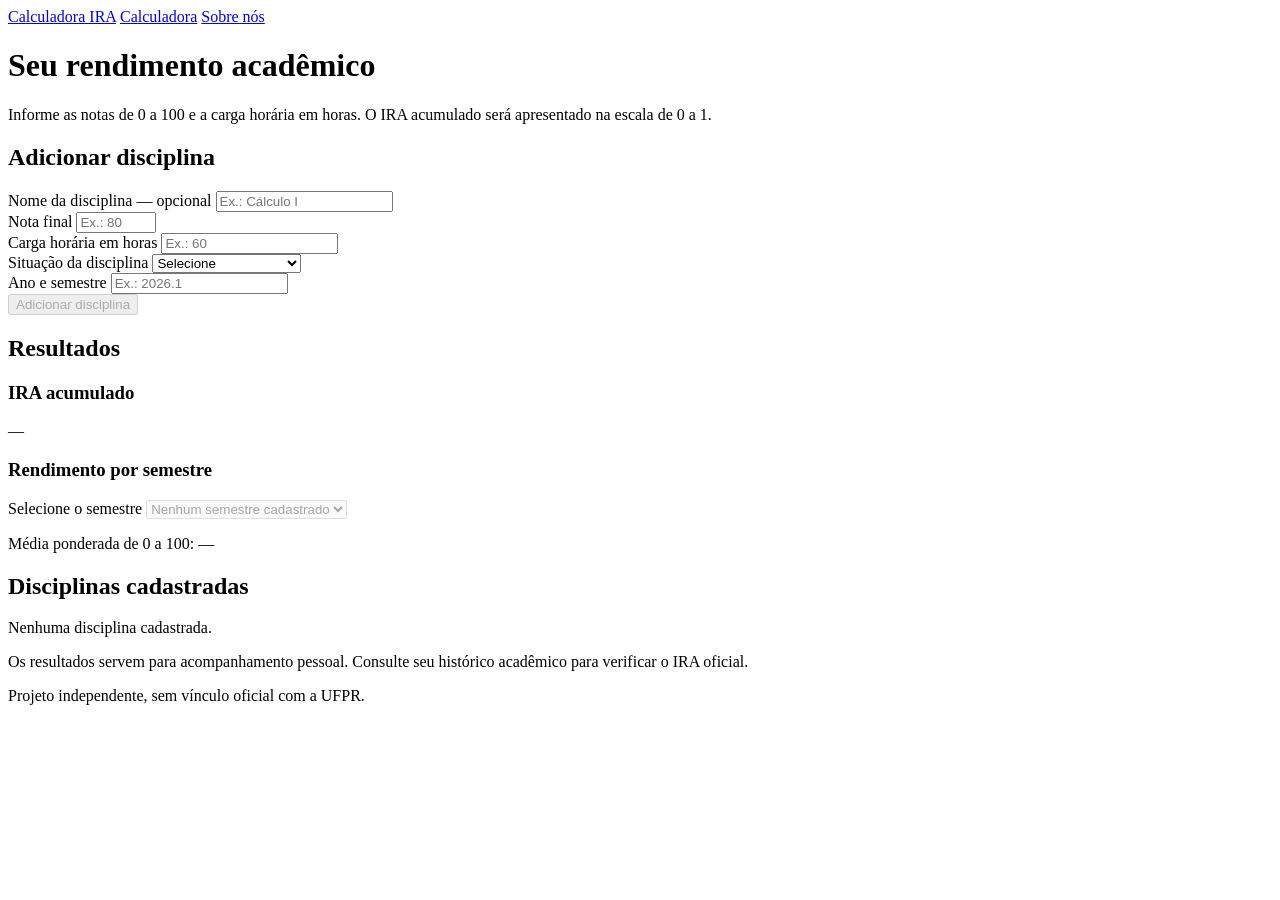
==== pages/calculadora.html @ 801b5e1e "Cria páginas de início, calculadora e sobre nós" ====
<!DOCTYPE html>
<html lang="pt-BR">
<head>
  <meta charset="UTF-8">
  <meta name="viewport" content="width=device-width, initial-scale=1.0">

  <title>Calculadora | Calculadora IRA</title>
  <link rel="stylesheet" href="../css/geral.css">
</head>

<body>
  <header>
    <nav aria-label="Menu principal">
      <a href="index.html">Calculadora IRA</a>
      <a href="calculadora.html" aria-current="page">Calculadora</a>
      <a href="sobre-nos.html">Sobre nós</a>
    </nav>
  </header>

  <main>
    <h1>Seu rendimento acadêmico</h1>

    <p>
      Informe as notas de 0 a 100 e a carga horária em horas.
      O IRA acumulado será apresentado na escala de 0 a 1.
    </p>

    <section class="cartao" aria-labelledby="titulo-cadastro">
      <h2 id="titulo-cadastro">Adicionar disciplina</h2>

      <form id="form-disciplina">
        <div class="campo">
          <label for="nome">Nome da disciplina — opcional</label>
          <input
            type="text"
            id="nome"
            name="nome"
            maxlength="120"
            placeholder="Ex.: Cálculo I">
        </div>

        <div class="campo">
          <label for="nota">Nota final</label>
          <input
            type="number"
            id="nota"
            name="nota"
            min="0"
            max="100"
            step="0.01"
            placeholder="Ex.: 80"
            required>
        </div>

        <div class="campo">
          <label for="carga-horaria">Carga horária em horas</label>
          <input
            type="number"
            id="carga-horaria"
            name="cargaHoraria"
            min="1"
            step="1"
            placeholder="Ex.: 60"
            required>
        </div>

        <div class="campo">
          <label for="status">Situação da disciplina</label>
          <select id="status" name="status" required>
            <option value="">Selecione</option>
            <option value="aprovada">Aprovada</option>
            <option value="reprovada">Reprovada</option>
            <option value="cancelada">Cancelada / trancada</option>
          </select>
        </div>

        <div class="campo">
          <label for="semestre">Ano e semestre</label>
          <input
            type="text"
            id="semestre"
            name="semestre"
            placeholder="Ex.: 2026.1"
            pattern="[0-9]{4}\.[12]"
            title="Use o formato 2026.1 ou 2026.2"
            maxlength="6"
            required>
        </div>

        <button class="botao" type="submit" disabled>
          Adicionar disciplina
        </button>
      </form>

      <p id="mensagem" role="status" aria-live="polite"></p>
    </section>

    <section class="resultados" aria-labelledby="titulo-resultados">
      <h2 id="titulo-resultados">Resultados</h2>

      <div class="cartao">
        <h3>IRA acumulado</h3>
        <output id="ira-acumulado">—</output>
      </div>

      <div class="cartao">
        <h3>Rendimento por semestre</h3>

        <label for="filtro-semestre">Selecione o semestre</label>
        <select id="filtro-semestre" disabled>
          <option value="">Nenhum semestre cadastrado</option>
        </select>

        <p>
          Média ponderada de 0 a 100:
          <output id="media-semestre">—</output>
        </p>
      </div>
    </section>

    <section class="cartao" aria-labelledby="titulo-disciplinas">
      <h2 id="titulo-disciplinas">Disciplinas cadastradas</h2>

      <p id="lista-vazia">Nenhuma disciplina cadastrada.</p>

      <div class="tabela-container">
        <table id="tabela-disciplinas" hidden>
          <caption>Seus registros acadêmicos</caption>

          <thead>
            <tr>
              <th scope="col">Disciplina</th>
              <th scope="col">Nota</th>
              <th scope="col">Carga horária</th>
              <th scope="col">Situação</th>
              <th scope="col">Semestre</th>
              <th scope="col">Ações</th>
            </tr>
          </thead>

          <tbody id="lista-disciplinas"></tbody>
        </table>
      </div>
    </section>

    <p>
      Os resultados servem para acompanhamento pessoal.
      Consulte seu histórico acadêmico para verificar o IRA oficial.
    </p>
  </main>

  <footer>
    <p>Projeto independente, sem vínculo oficial com a UFPR.</p>
  </footer>
</body>
</html>
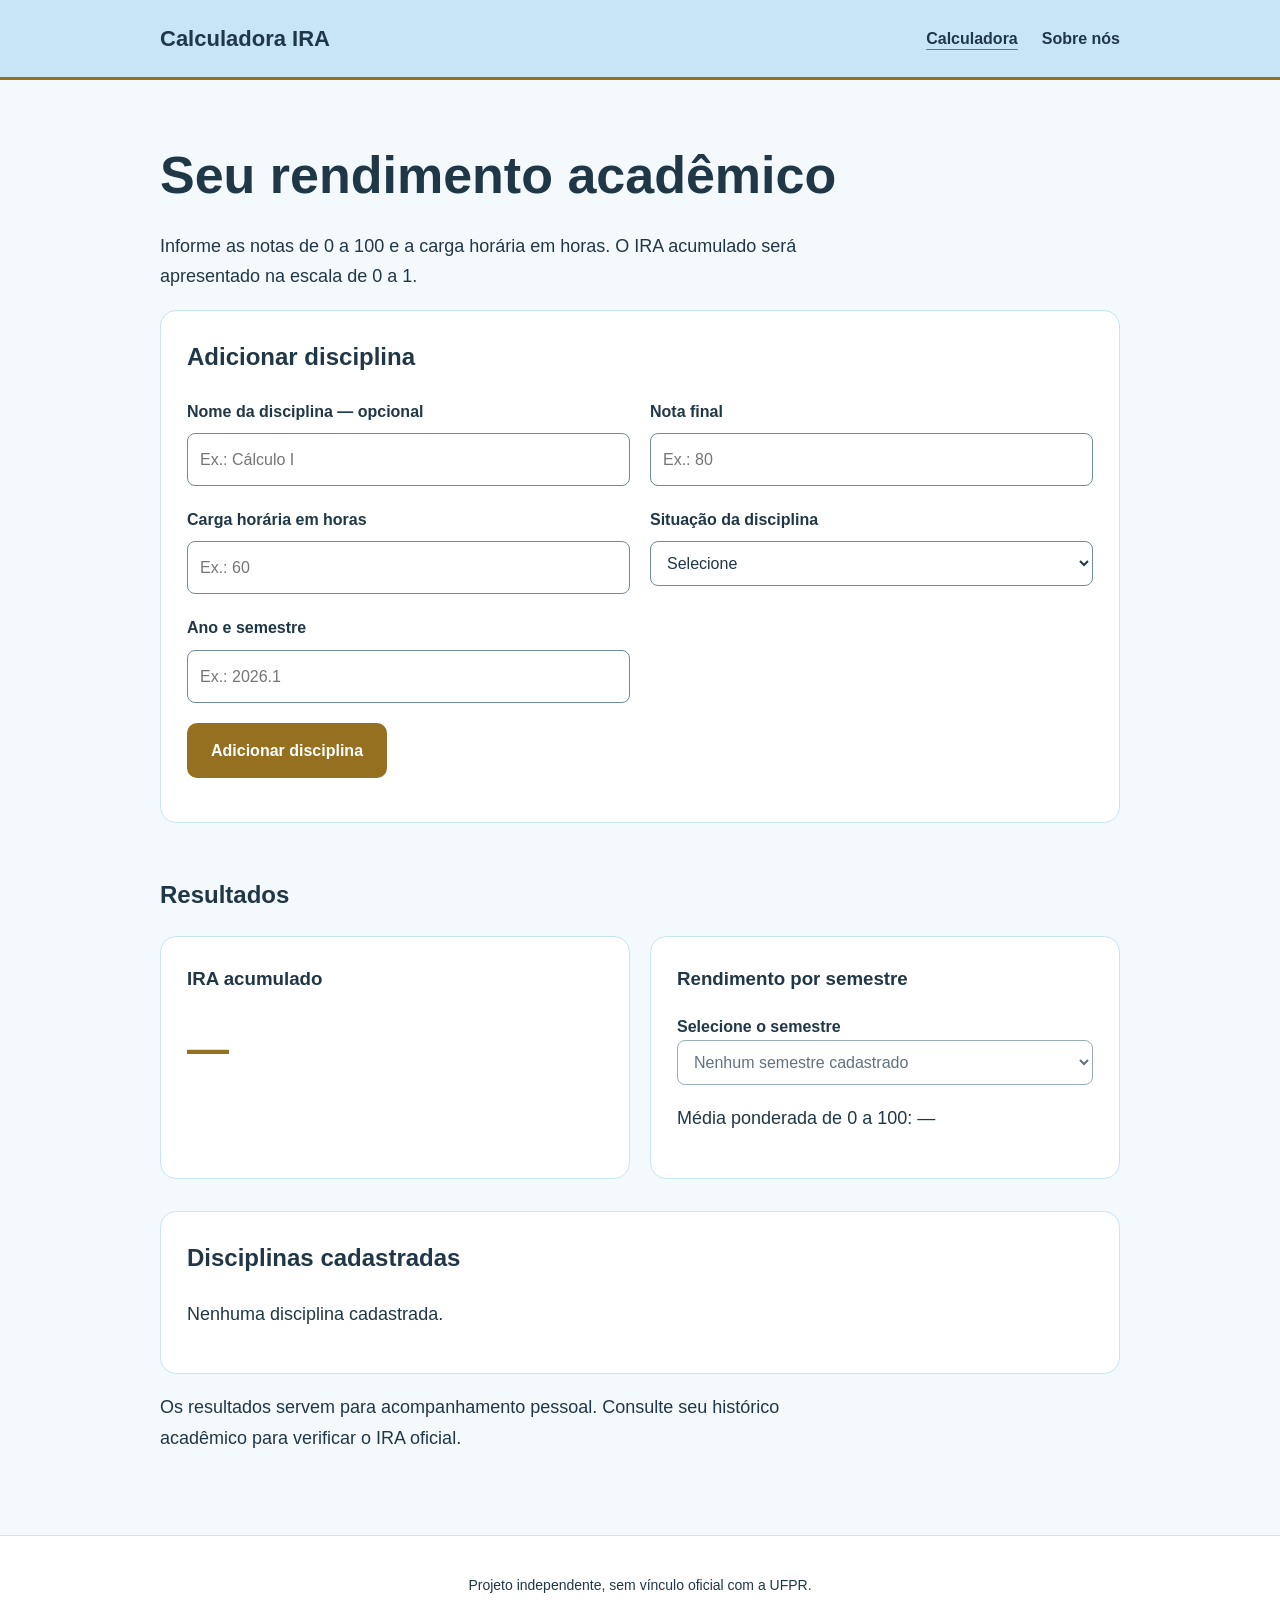
==== commit 4ebc93f9: "Implementação do cadastro de disciplinas e cálculo bruto do IRA" ====
--- a/pages/calculadora.html
+++ b/pages/calculadora.html
@@ -148,7 +148,7 @@
       Consulte seu histórico acadêmico para verificar o IRA oficial.
     </p>
   </main>
-
+  <script src="../js/calculadora.js"></script>
   <footer>
     <p>Projeto independente, sem vínculo oficial com a UFPR.</p>
   </footer>
--- a/css/geral.css
+++ b/css/geral.css
@@ -0,0 +1,278 @@
+/* Cores utilizadas em todas as páginas. */
+:root {
+  --azul-bebe: #c7e5f5;
+  --fundo: #f3f9fc;
+  --dourado: #947020;
+  --texto: #203747;
+  --branco: #ffffff;
+}
+
+* {
+  box-sizing: border-box;
+}
+
+body {
+  margin: 0;
+  font-family: Arial, Helvetica, sans-serif;
+  background-color: var(--fundo);
+  color: var(--texto);
+  line-height: 1.7;
+}
+
+header {
+  background-color: var(--azul-bebe);
+  border-bottom: 3px solid var(--dourado);
+}
+
+nav {
+  max-width: 1000px;
+  margin: 0 auto;
+  padding: 20px;
+  display: flex;
+  align-items: center;
+  gap: 24px;
+  flex-wrap: wrap;
+}
+
+nav a {
+  color: var(--texto);
+  font-weight: bold;
+  text-decoration: none;
+}
+
+nav a:first-child {
+  margin-right: auto;
+  font-size: 22px;
+}
+
+nav a:hover,
+nav a[aria-current="page"] {
+  text-decoration: underline;
+  text-decoration-color: var(--dourado);
+  text-underline-offset: 5px;
+}
+
+a:focus-visible {
+  outline: 3px solid var(--dourado);
+  outline-offset: 5px;
+}
+
+main {
+  max-width: 1000px;
+  margin: 0 auto;
+  padding: 64px 20px;
+}
+
+h1 {
+  max-width: 750px;
+  margin: 0 0 24px;
+  font-size: clamp(32px, 5vw, 52px);
+  line-height: 1.2;
+}
+
+main p {
+  max-width: 700px;
+  font-size: 18px;
+}
+
+.sobre-cartao,
+.dedicatoria {
+  margin-top: 24px;
+  padding: 28px;
+  background-color: var(--branco);
+  border: 1px solid var(--azul-bebe);
+  border-radius: 16px;
+}
+
+.sobre-cartao h2,
+.dedicatoria h2 {
+  margin-top: 0;
+}
+
+.dedicatoria {
+  border-top: 4px solid var(--dourado);
+}
+
+.assinatura {
+  color: var(--dourado);
+  font-weight: bold;
+}
+
+footer {
+  padding: 24px 20px;
+  background-color: var(--branco);
+  border-top: 1px solid var(--azul-bebe);
+  text-align: center;
+  font-size: 14px;
+}
+
+@media (max-width: 600px) {
+  nav {
+    gap: 16px;
+  }
+
+  nav a:first-child {
+    width: 100%;
+    margin-right: 0;
+  }
+
+  main {
+    padding: 40px 20px;
+  }
+}
+/* Texto pequeno acima do título da página inicial. */
+.etiqueta {
+  color: var(--dourado);
+  font-size: 13px;
+  font-weight: bold;
+  letter-spacing: 2px;
+}
+
+/* Espaçamento da apresentação. */
+.apresentacao {
+  margin-bottom: 48px;
+}
+
+/* Estilo compartilhado por links e botões de ação. */
+.botao {
+  display: inline-block;
+  padding: 12px 22px;
+  border: 2px solid var(--dourado);
+  border-radius: 10px;
+  background-color: var(--dourado);
+  color: var(--branco);
+  font: inherit;
+  font-weight: bold;
+  text-decoration: none;
+  cursor: pointer;
+}
+
+.botao:hover:not(:disabled) {
+  background-color: var(--texto);
+  border-color: var(--texto);
+}
+
+.botao:disabled {
+  opacity: 0.6;
+  cursor: not-allowed;
+}
+
+/* Grade de recursos da página inicial. */
+.recursos {
+  display: grid;
+  grid-template-columns: repeat(3, 1fr);
+  gap: 20px;
+}
+
+/* Blocos de conteúdo. */
+.cartao {
+  padding: 26px;
+  background-color: var(--branco);
+  border: 1px solid var(--azul-bebe);
+  border-radius: 16px;
+}
+
+.cartao h2,
+.cartao h3 {
+  margin-top: 0;
+}
+
+/* Campos do formulário. */
+#form-disciplina {
+  display: grid;
+  grid-template-columns: repeat(2, minmax(0, 1fr));
+  gap: 20px;
+}
+
+.campo {
+  display: flex;
+  flex-direction: column;
+  gap: 8px;
+}
+
+label {
+  font-weight: bold;
+}
+
+input,
+select {
+  width: 100%;
+  min-width: 0;
+  padding: 12px;
+  border: 1px solid #718b9c;
+  border-radius: 8px;
+  background-color: var(--branco);
+  color: var(--texto);
+  font: inherit;
+}
+
+input:focus-visible,
+select:focus-visible,
+button:focus-visible {
+  outline: 3px solid var(--dourado);
+  outline-offset: 3px;
+}
+
+#form-disciplina .botao {
+  grid-column: 1 / -1;
+  justify-self: start;
+}
+
+/* Resultados da calculadora. */
+.resultados {
+  display: grid;
+  grid-template-columns: repeat(2, minmax(0, 1fr));
+  gap: 20px;
+  margin: 32px 0;
+}
+
+.resultados > h2 {
+  grid-column: 1 / -1;
+  margin-bottom: 0;
+}
+
+#ira-acumulado {
+  display: block;
+  color: var(--dourado);
+  font-size: 42px;
+  font-weight: bold;
+}
+
+/* Permite rolar a tabela sem alargar a página no celular. */
+.tabela-container {
+  overflow-x: auto;
+}
+
+table {
+  width: 100%;
+  border-collapse: collapse;
+  text-align: left;
+}
+
+caption {
+  padding-bottom: 12px;
+  text-align: left;
+}
+
+th,
+td {
+  padding: 12px;
+  border-bottom: 1px solid var(--azul-bebe);
+}
+
+th {
+  background-color: var(--azul-bebe);
+}
+
+/* Adaptação para celular.  <- adapta para celular e para computador a tela*/
+@media (max-width: 650px) {
+  .recursos,
+  .resultados,
+  #form-disciplina {
+    grid-template-columns: 1fr;
+  }
+
+  .cartao {
+    padding: 20px;
+  }
+}
